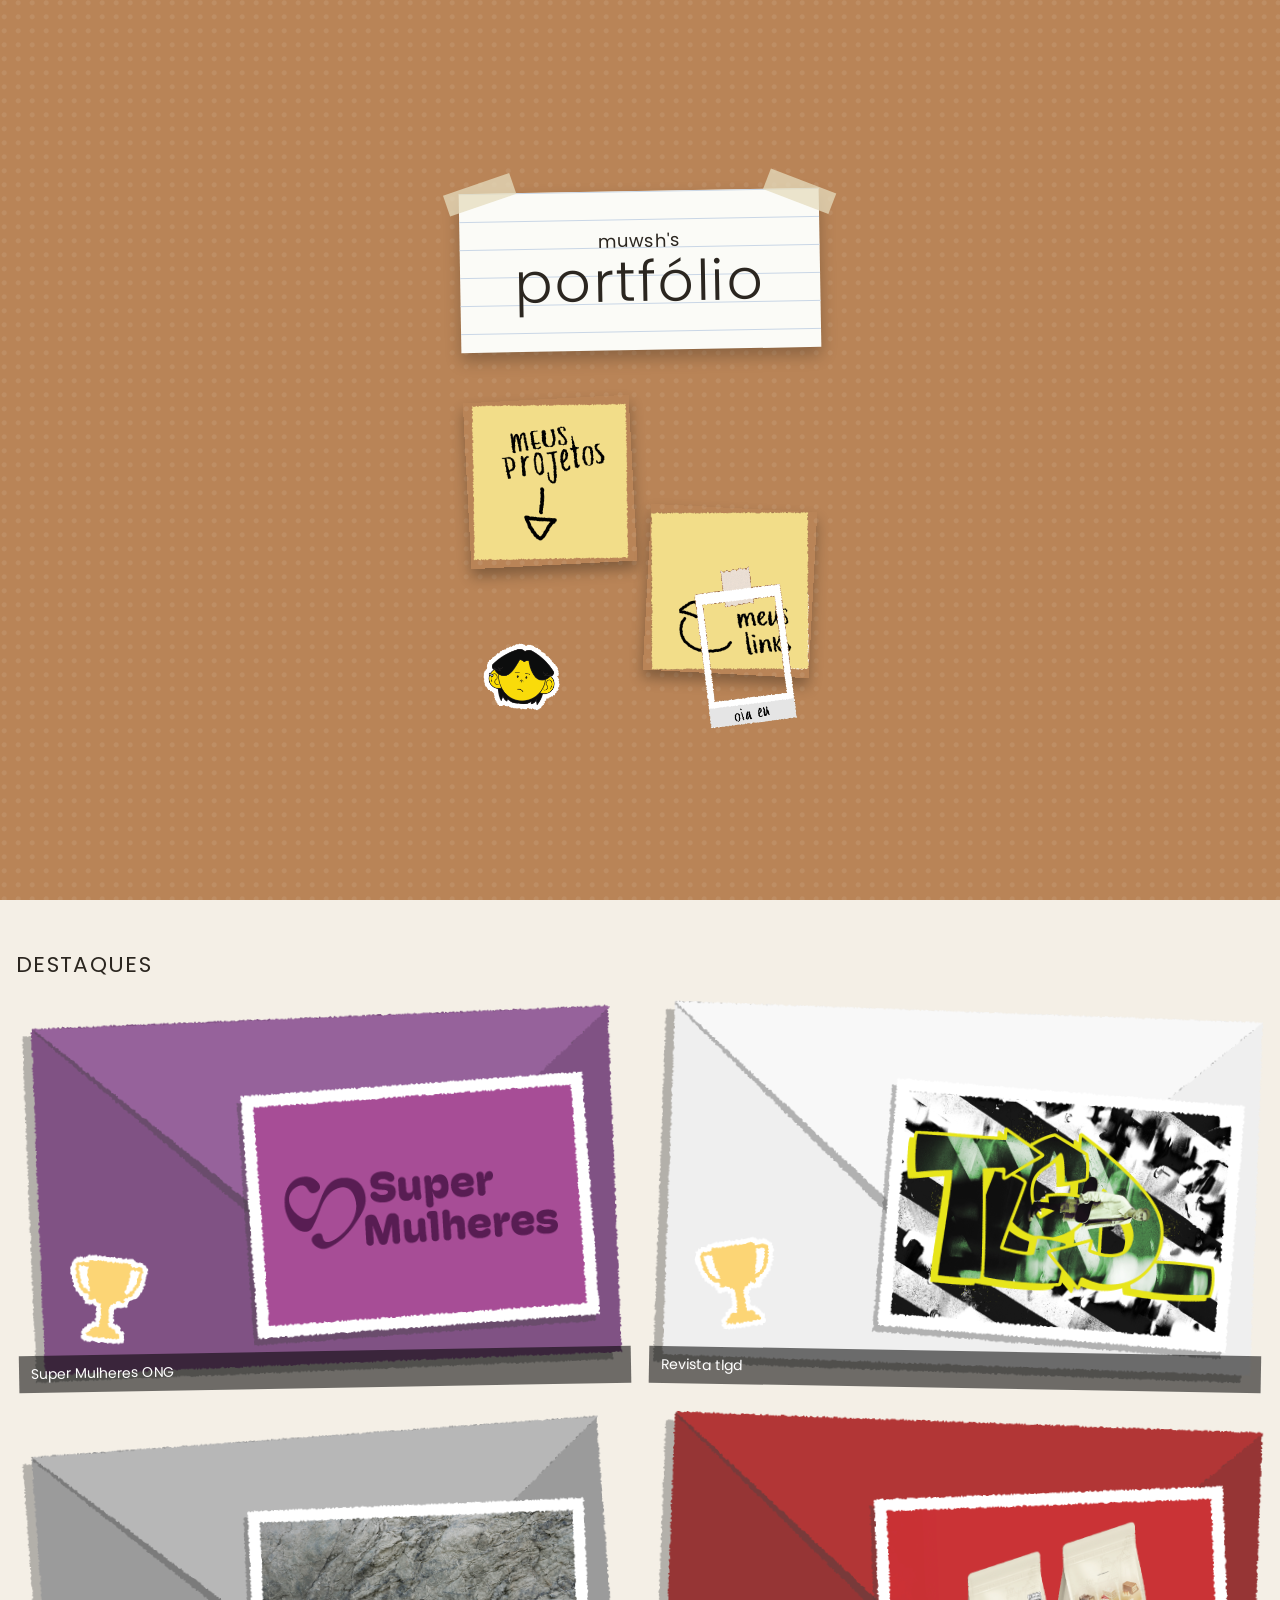
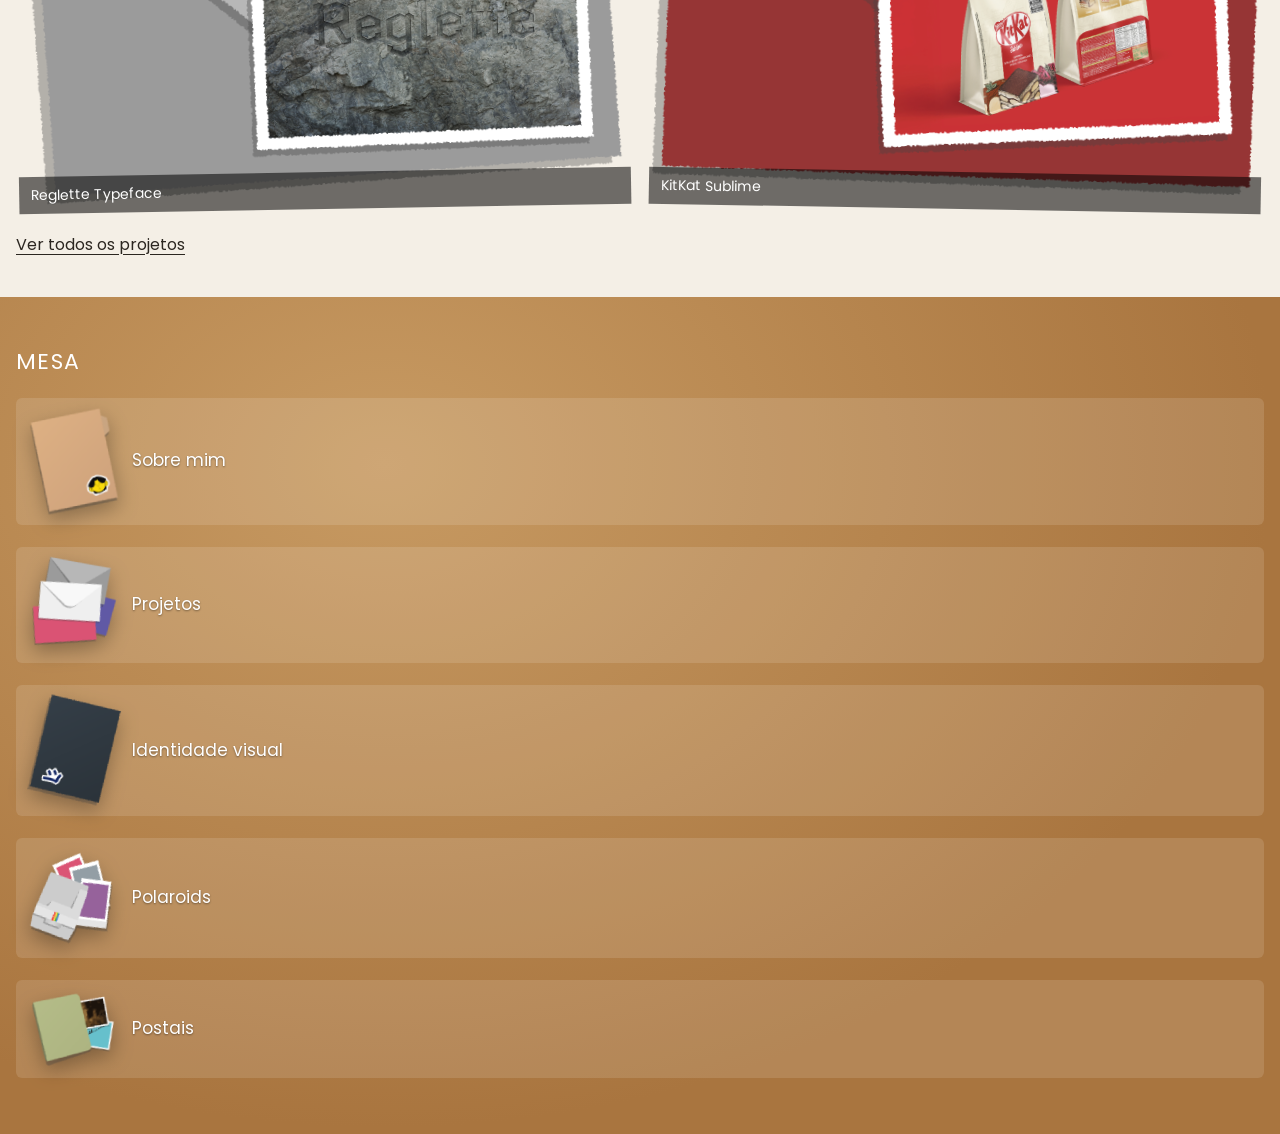
==== mobile/index.html @ fede19aa "Adiciona versão mobile do site em mobile/ Layout em coluna para celular, com toque no lugar de arras" ====
<!doctype html>
<html lang="pt-BR">
<head>
  <meta charset="utf-8">
  <meta name="viewport" content="width=device-width, initial-scale=1, viewport-fit=cover">
  <meta name="theme-color" content="#2b2620">
  <title>Tomás — Portfólio</title>
  <link rel="stylesheet" href="css/style.css">
</head>
<body>

  <!-- INÍCIO: lousa, destaques e mesa, em coluna -->
  <main id="inicio" class="tela ativa" data-tela>

    <section id="lousa" class="secao-lousa" aria-label="Lousa de cortiça">
      <div class="papel">
        <span class="fita fita-1" aria-hidden="true"></span>
        <span class="fita fita-2" aria-hidden="true"></span>
        <p class="assinatura">muwsh's</p>
        <h1 class="titulo">portfólio</h1>
      </div>

      <div class="lousa-pecas">
        <a class="post-it" href="#destaques" aria-label="Meus projetos (ir aos destaques)">
          <img src="../img/telas/elementos/lousa/postit_meusprojetos.webp" alt="">
        </a>
        <a class="post-it" href="https://linktr.ee/tk.takabayashi" target="_blank" rel="noopener" aria-label="Meus links (abre em nova aba)">
          <img src="../img/telas/elementos/lousa/postit_meuslinks.webp" alt="">
        </a>
        <img class="adesivo" src="../img/telas/elementos/lousa/adesivo_hops.webp" alt="" aria-hidden="true">
        <img class="polaroid-lousa" src="../img/telas/elementos/lousa/polaroid_oiaeu.webp" alt="" aria-hidden="true">
      </div>
    </section>

    <section id="destaques" class="secao-destaques" aria-labelledby="titulo-destaques">
      <h2 id="titulo-destaques" class="titulo-secao">Destaques</h2>
      <div class="lista-destaques">
        <a class="carta-destaque" href="#projeto/super-mulheres-ong"><img src="../img/telas/elementos/destaques/carta_sm_destaques.webp" alt=""><span class="nome">Super Mulheres ONG</span></a>
        <a class="carta-destaque" href="#projeto/revista-tlgd"><img src="../img/telas/elementos/destaques/carta_tlgd_destaques.webp" alt=""><span class="nome">Revista tlgd</span></a>
        <a class="carta-destaque" href="#projeto/reglette-typeface"><img src="../img/telas/elementos/destaques/carta_reglette_destaques.webp" alt=""><span class="nome">Reglette Typeface</span></a>
        <a class="carta-destaque" href="#projeto/kitkat-sublime"><img src="../img/telas/elementos/destaques/carta_kitkat_destaques.webp" alt=""><span class="nome">KitKat Sublime</span></a>
      </div>
      <a class="ver-todos" href="#projetos">Ver todos os projetos</a>
    </section>

    <section id="mesa" class="secao-mesa" aria-labelledby="titulo-mesa">
      <h2 id="titulo-mesa" class="titulo-secao claro">Mesa</h2>
      <ul class="objetos">
        <li><a class="objeto objeto-sobre" href="#sobre"><img src="../img/telas/elementos/mesa/sobremim_mesa.webp" alt=""><span>Sobre mim</span></a></li>
        <li><a class="objeto objeto-projetos" href="#projetos"><img src="../img/telas/elementos/mesa/projetos_mesa.webp" alt=""><span>Projetos</span></a></li>
        <li><a class="objeto objeto-carimbo" href="#identidade"><img src="../img/telas/elementos/mesa/identidade_mesa.webp" alt=""><span>Identidade visual</span></a></li>
        <li><a class="objeto objeto-polaroids" href="#polaroids"><img src="../img/telas/elementos/mesa/polaroids_mesa.webp" alt=""><span>Polaroids</span></a></li>
        <li><a class="objeto objeto-postais" href="#postais"><img src="../img/telas/elementos/mesa/postais_mesa.webp" alt=""><span>Postais</span></a></li>
      </ul>
    </section>
  </main>

  <!-- SOBRE MIM -->
  <main id="sobre" class="tela tela-cheia" data-tela aria-label="Sobre mim">
    <header class="barra-tela">
      <button type="button" class="voltar" data-voltar aria-label="Voltar">✕</button>
      <h2>Sobre mim</h2>
    </header>
    <div class="conteudo">
      <article class="bloco">
        <p>Olá, sou o Tomás, estudante de Design na ESPM, no 6º semestre. Gosto de trabalhar com fotografia, direção de arte, UX/UI e design gráfico. Também tenho interesse por modelagem 3D, cinema, motion e design de produtos e embalagens.</p>
      </article>

      <section class="bloco">
        <h3>Ferramentas</h3>
        <ul class="apps" aria-label="Aplicativos que sei usar">
          <li>Illustrator</li><li>InDesign</li><li>Photoshop</li><li>After Effects</li><li>Figma</li><li>Blender</li>
        </ul>
      </section>

      <section class="bloco">
        <h3>Informações</h3>
        <dl class="lista-info">
          <div><dt>Nome</dt><dd>Tomás K. Takabayashi</dd></div>
          <div><dt>Nacionalidade</dt><dd>Brasileiro</dd></div>
          <div><dt>Áreas</dt><dd>Design e Fotografia</dd></div>
          <div><dt>Contato</dt><dd><a href="mailto:contato.tktaka@gmail.com">contato.tktaka@gmail.com</a></dd></div>
        </dl>
        <a class="botao-link" href="https://linktr.ee/tk.takabayashi" target="_blank" rel="noopener">Minhas redes sociais</a>
      </section>

      <form class="bloco formulario" id="formulario-contato">
        <h3>Entre em contato</h3>
        <label>Nome <input type="text" name="nome" required autocomplete="name"></label>
        <label>Assunto <input type="text" name="assunto" required></label>
        <label>Mensagem <textarea name="mensagem" rows="4" required></textarea></label>
        <button type="submit" class="botao">Enviar</button>
      </form>
    </div>
  </main>

  <!-- PROJETOS: lista de cartas -->
  <main id="projetos" class="tela tela-cheia" data-tela aria-label="Projetos">
    <header class="barra-tela">
      <button type="button" class="voltar" data-voltar aria-label="Voltar">✕</button>
      <h2>Projetos</h2>
    </header>
    <div class="conteudo" data-lista-projetos></div>
  </main>

  <!-- PROJETO: uma carta aberta -->
  <main id="projeto" class="tela tela-cheia" data-tela aria-label="Projeto">
    <header class="barra-tela">
      <button type="button" class="voltar" data-voltar aria-label="Voltar">✕</button>
    </header>
    <div class="conteudo">
      <article class="folha-projeto">
        <h1 data-projeto-titulo></h1>
        <p class="ficha" data-projeto-cliente></p>
        <p class="ficha" data-projeto-integrantes></p>
        <time class="ficha" data-projeto-ano></time>
        <div class="capa-projeto" data-projeto-capa aria-hidden="true"></div>
        <h2>Resultados e variações</h2>
        <p>[Resultados e variações: placeholder]</p>
        <h2>Mockups e aplicações</h2>
        <p>[Mockups: placeholder]</p>
        <h2>Parte técnica</h2>
        <p>[Fonte e cores: placeholder]</p>
        <h2>Sobre o projeto</h2>
        <div data-projeto-texto></div>
      </article>
    </div>
  </main>

  <!-- IDENTIDADE VISUAL (ainda não feita) -->
  <main id="identidade" class="tela tela-cheia" data-tela aria-label="Identidade visual">
    <header class="barra-tela">
      <button type="button" class="voltar" data-voltar aria-label="Voltar">✕</button>
      <h2>Identidade visual</h2>
    </header>
    <div class="conteudo">
      <p class="vazio">[Identidade visual: em construção]</p>
    </div>
  </main>

  <!-- POLAROIDS: grade de fotos -->
  <main id="polaroids" class="tela tela-cheia" data-tela aria-label="Polaroids">
    <header class="barra-tela">
      <button type="button" class="voltar" data-voltar aria-label="Voltar">✕</button>
      <h2>Polaroids</h2>
    </header>
    <div class="conteudo">
      <div class="grade-polaroids" data-grade-polaroids></div>
    </div>
  </main>

  <!-- POSTAIS: cartões na vertical -->
  <main id="postais" class="tela tela-cheia" data-tela aria-label="Postais">
    <header class="barra-tela">
      <button type="button" class="voltar" data-voltar aria-label="Voltar">✕</button>
      <h2>Postais</h2>
    </header>
    <div class="conteudo">
      <div class="coluna-postais" data-coluna-postais></div>
    </div>
  </main>

  <!-- Foto ampliada (polaroids e postais) -->
  <div class="ampliada" data-ampliada hidden>
    <button type="button" class="fechar" data-fechar aria-label="Fechar">×</button>
    <img alt="" data-ampliada-img>
  </div>

  <script src="js/main.js"></script>
</body>
</html>
---- mobile/css/style.css ----
/* Versão mobile: layout em coluna, toque no lugar de arrastar.
   Cores e tamanhos em um lugar só (tokens). Imagens e fontes vêm da pasta compartilhada ../img e ../fonts. */
:root {
  --papel: #f4efe6;
  --tinta: #2b2620;
  --cortica: #b98457;
  --madeira: #c79a62;
  --fundo-mesa: #a9753f;
  --sombra: 0 6px 14px rgba(0, 0, 0, 0.25);
  --gutter: 16px;
  --transicao: 300ms cubic-bezier(0.2, 0.7, 0.2, 1);
}

@font-face { font-family: "Poppins"; font-weight: 300; font-style: normal; font-display: swap; src: url(../../fonts/Poppins-Light.woff2) format("woff2"); }
@font-face { font-family: "Poppins"; font-weight: 400; font-style: normal; font-display: swap; src: url(../../fonts/Poppins-Regular.woff2) format("woff2"); }

* { box-sizing: border-box; }
html, body { margin: 0; }
body {
  background: var(--papel);
  color: var(--tinta);
  font-family: "Poppins", system-ui, sans-serif;
  font-size: 16px;
  line-height: 1.5;
  overflow-x: hidden;
  -webkit-text-size-adjust: 100%;
}
img { display: block; max-width: 100%; }
a { color: inherit; }
button, input, textarea { font: inherit; color: inherit; }

/* Telas: a inicial rola em coluna; as demais cobrem a tela */
.tela { display: none; }
.tela.ativa { display: block; }
.tela-cheia {
  position: fixed; inset: 0;
  overflow-y: auto;
  -webkit-overflow-scrolling: touch;
  background: var(--papel);
  z-index: 10;
  animation: entrar 320ms ease both;
}
@keyframes entrar { from { opacity: 0; transform: translateX(24px); } to { opacity: 1; transform: none; } }
#inicio { display: block; }

/* Barra superior das telas */
.barra-tela {
  position: sticky; top: 0; z-index: 2;
  display: flex; align-items: center; gap: 12px;
  padding: 12px var(--gutter);
  background: inherit;
}
.barra-tela h2 { margin: 0; font-size: 20px; font-weight: 400; text-transform: uppercase; letter-spacing: 0.04em; }
.voltar {
  width: 44px; height: 44px; flex: none;
  border: 1px solid var(--tinta); border-radius: 50%;
  background: #fff; font-size: 20px; line-height: 1; cursor: pointer;
}
.conteudo { padding: 0 var(--gutter) 40px; }

/* ===== Lousa ===== */
.secao-lousa {
  min-height: 100vh; min-height: 100svh;
  padding: 56px var(--gutter) 40px;
  display: flex; flex-direction: column; align-items: center; justify-content: center; gap: 36px;
  background-color: var(--cortica);
  background-image: radial-gradient(circle at 30% 20%, rgba(255,255,255,0.08) 0 2px, transparent 3px);
  background-size: 14px 14px;
  position: relative;
  overflow: hidden;
}
.papel {
  position: relative;
  width: min(100%, 360px);
  padding: 36px 24px 40px;
  background: #fbfbf7 linear-gradient(#c9d6e6 1px, transparent 1px) 0 28px / 100% 28px;
  transform: rotate(-1deg);
  box-shadow: 0 8px 16px rgba(0,0,0,0.25);
  text-align: center;
}
.fita { position: absolute; width: 70px; height: 22px; background: rgba(230, 220, 190, 0.75); }
.fita-1 { top: -10px; left: -14px; transform: rotate(-18deg); }
.fita-2 { top: -8px; right: -16px; transform: rotate(22deg); }
.assinatura { margin: 0; font-size: 18px; letter-spacing: 0.04em; }
.titulo { margin: 0; font-size: 56px; font-weight: 300; line-height: 1; letter-spacing: 2px; }

.lousa-pecas { position: relative; width: min(100%, 360px); height: 300px; }
.post-it { position: absolute; display: block; width: 46%; aspect-ratio: 1; box-shadow: 0 8px 14px rgba(0,0,0,0.3); }
.post-it img { width: 100%; height: 100%; }
.post-it:first-child { left: 2%; top: 4%; transform: rotate(-3deg); }
.post-it:nth-child(2) { right: 2%; top: 36%; transform: rotate(3deg); }
.post-it:active { transform: translateY(2px) rotate(0deg); }
.adesivo { position: absolute; left: 6%; bottom: 4%; width: 22%; height: auto; }
.polaroid-lousa { position: absolute; right: 8%; bottom: 0; width: 26%; height: auto; transform: rotate(-4deg); }

/* ===== Destaques ===== */
.secao-destaques { padding: 48px var(--gutter) 40px; background: var(--papel); }
.titulo-secao { margin: 0 0 20px; font-size: 22px; font-weight: 400; text-transform: uppercase; letter-spacing: 0.06em; }
.titulo-secao.claro { color: #fff; }
.lista-destaques { display: grid; grid-template-columns: 1fr; gap: 24px; }
.carta-destaque {
  position: relative; display: block; text-decoration: none;
  transition: transform var(--transicao);
}
.carta-destaque img { width: 100%; height: auto; }
.carta-destaque:nth-child(odd) { transform: rotate(-1deg); }
.carta-destaque:nth-child(even) { transform: rotate(1deg); }
.carta-destaque:active { transform: scale(0.98); }
.carta-destaque .nome { position: absolute; left: 0; right: 0; bottom: 0; padding: 8px 12px; background: rgba(0,0,0,0.55); color: #fff; font-size: 14px; font-weight: 400; }
.ver-todos { display: inline-block; margin-top: 24px; font-size: 16px; text-decoration: underline; text-underline-offset: 4px; }

/* ===== Mesa ===== */
.secao-mesa {
  padding: 48px var(--gutter) 56px;
  background-color: var(--fundo-mesa);
  background-image: radial-gradient(ellipse at 30% 20%, var(--madeira), var(--fundo-mesa) 70%);
}
.objetos { list-style: none; margin: 0; padding: 0; display: grid; gap: 22px; }
.objeto {
  display: flex; align-items: center; gap: 16px;
  padding: 12px 16px; background: rgba(255,255,255,0.12);
  border-radius: 6px; color: #fff; text-decoration: none; font-size: 17px;
  text-shadow: 0 1px 2px rgba(0,0,0,0.4);
  transition: transform var(--transicao);
}
.objeto img { width: 84px; height: auto; flex: none; filter: drop-shadow(0 8px 10px rgba(0,0,0,0.3)); }
.objeto:active { transform: scale(0.98); }
.objeto-sobre img { transform: rotate(-6deg); }
.objeto-projetos img { transform: rotate(8deg); }
.objeto-carimbo img { transform: rotate(8deg); }
.objeto-polaroids img { transform: rotate(10deg); }
.objeto-postais img { transform: rotate(-4deg); }

/* ===== Sobre mim ===== */
#sobre .conteudo { display: grid; gap: 20px; }
.bloco { background: #fff; padding: 18px; box-shadow: var(--sombra); transform: rotate(-0.3deg); }
.bloco:nth-child(odd) { transform: rotate(0.3deg); }
.bloco h3 { margin: 0 0 12px; font-size: 14px; font-weight: 400; text-transform: uppercase; letter-spacing: 0.08em; }
.bloco p { margin: 0; font-size: 15px; line-height: 1.6; }
.apps { list-style: none; margin: 0; padding: 0; display: flex; flex-wrap: wrap; gap: 8px; }
.apps li { border: 1px solid var(--tinta); border-radius: 999px; padding: 4px 12px; font-size: 13px; }
.lista-info { margin: 0 0 16px; }
.lista-info > div { display: flex; justify-content: space-between; gap: 12px; padding: 8px 0; border-bottom: 1px solid var(--tinta); font-size: 14px; }
.lista-info dt { color: #6b6257; flex: none; }
.lista-info dd { margin: 0; text-align: right; overflow-wrap: anywhere; }
.botao-link, .botao {
  display: inline-block; padding: 12px 20px; border: 0; border-radius: 4px;
  background: var(--tinta); color: #fff; text-decoration: none; font-size: 15px; cursor: pointer;
}
.formulario { display: grid; gap: 14px; }
.formulario label { display: grid; gap: 6px; font-size: 14px; }
.formulario input, .formulario textarea { width: 100%; padding: 10px 12px; border: 1px solid var(--tinta); background: #f4efe6; font-size: 16px; border-radius: 0; }
.formulario textarea { resize: vertical; }
.formulario .botao { justify-self: end; }

/* ===== Projetos (lista de cartas) ===== */
.lista-cartas { display: grid; gap: 18px; }
.carta-lista {
  display: block; position: relative; text-decoration: none; color: #fff;
}
.carta-lista img { width: 100%; height: auto; }
.carta-lista .nome { position: absolute; left: 10%; bottom: 10%; right: 10%; font-size: 18px; text-shadow: 0 1px 3px rgba(0,0,0,0.5); }
.carta-lista:active { transform: scale(0.98); }

/* ===== Projeto ===== */
#projeto { background: #2d2d2d; }
#projeto .barra-tela { background: #2d2d2d; color: #fff; }
#projeto .voltar { background: transparent; border-color: #fff; color: #fff; }
#projeto .conteudo { color: var(--tinta); }
.folha-projeto { background: #f7f4ec; padding: 24px 20px 40px; box-shadow: var(--sombra); margin-top: 8px; }
.folha-projeto h1 { margin: 0 0 12px; font-size: 30px; font-weight: 400; line-height: 1.2; }
.folha-projeto h2 { margin: 28px 0 10px; font-size: 18px; font-weight: 400; }
.folha-projeto p { margin: 0 0 12px; line-height: 1.6; }
.ficha { margin: 0 0 6px; font-size: 15px; }
.capa-projeto { height: 200px; margin: 18px 0 6px; background: var(--capa, #3142ff); transform: rotate(-1deg); box-shadow: var(--sombra); }

.vazio { color: #fff; padding-top: 24px; }
#identidade { background: #efdfcf; }

/* ===== Polaroids e postais ===== */
.grade-polaroids { display: grid; grid-template-columns: 1fr 1fr; gap: 14px; }
.grade-polaroids button { padding: 0; border: 0; background: none; cursor: zoom-in; transition: transform var(--transicao); }
.grade-polaroids button:nth-child(3n+1) { transform: rotate(-1.5deg); }
.grade-polaroids button:nth-child(3n+2) { transform: rotate(1deg); }
.grade-polaroids button:nth-child(3n) { transform: rotate(-0.5deg); }
.grade-polaroids button:active { transform: scale(0.97); }
.grade-polaroids img { width: 100%; height: auto; box-shadow: var(--sombra); }

#postais { background: #486b4c; }
#postais .barra-tela { background: #486b4c; color: #fff; }
#postais .voltar { background: transparent; border-color: #fff; color: #fff; }
.coluna-postais { display: grid; gap: 24px; justify-items: center; padding-top: 8px; }
.coluna-postais button { padding: 0; border: 0; background: none; width: min(78vw, 320px); cursor: zoom-in; transition: transform var(--transicao); }
.coluna-postais button:active { transform: scale(0.97); }
.coluna-postais img { width: 100%; height: auto; box-shadow: var(--sombra); }

/* ===== Ampliada ===== */
.ampliada {
  position: fixed; inset: 0; z-index: 30;
  background: rgba(0,0,0,0.9);
  display: flex; align-items: center; justify-content: center;
  padding: 16px;
}
.ampliada[hidden] { display: none; }
.ampliada img { max-width: 100%; max-height: 90svh; object-fit: contain; transition: transform 250ms ease; }
.ampliada img.girada { transform: rotate(90deg); max-width: 90svh; max-height: 100%; }
.ampliada .fechar { position: absolute; top: 10px; left: 12px; width: 44px; height: 44px; background: none; border: 0; color: #fff; font-size: 34px; line-height: 1; cursor: pointer; }

/* Movimento reduzido: sem animações de entrada */
@media (prefers-reduced-motion: reduce) {
  *, *::before, *::after { animation: none !important; transition: none !important; }
}

/* Celular em paisagem ou tela larga: a coluna continua, só com mais respiro */
@media (min-width: 600px) {
  .lousa-pecas { height: 340px; }
  .lista-destaques { grid-template-columns: 1fr 1fr; }
  .lista-cartas { grid-template-columns: 1fr 1fr; }
  .grade-polaroids { grid-template-columns: repeat(3, 1fr); }
  .conteudo { max-width: 720px; margin: 0 auto; }
}
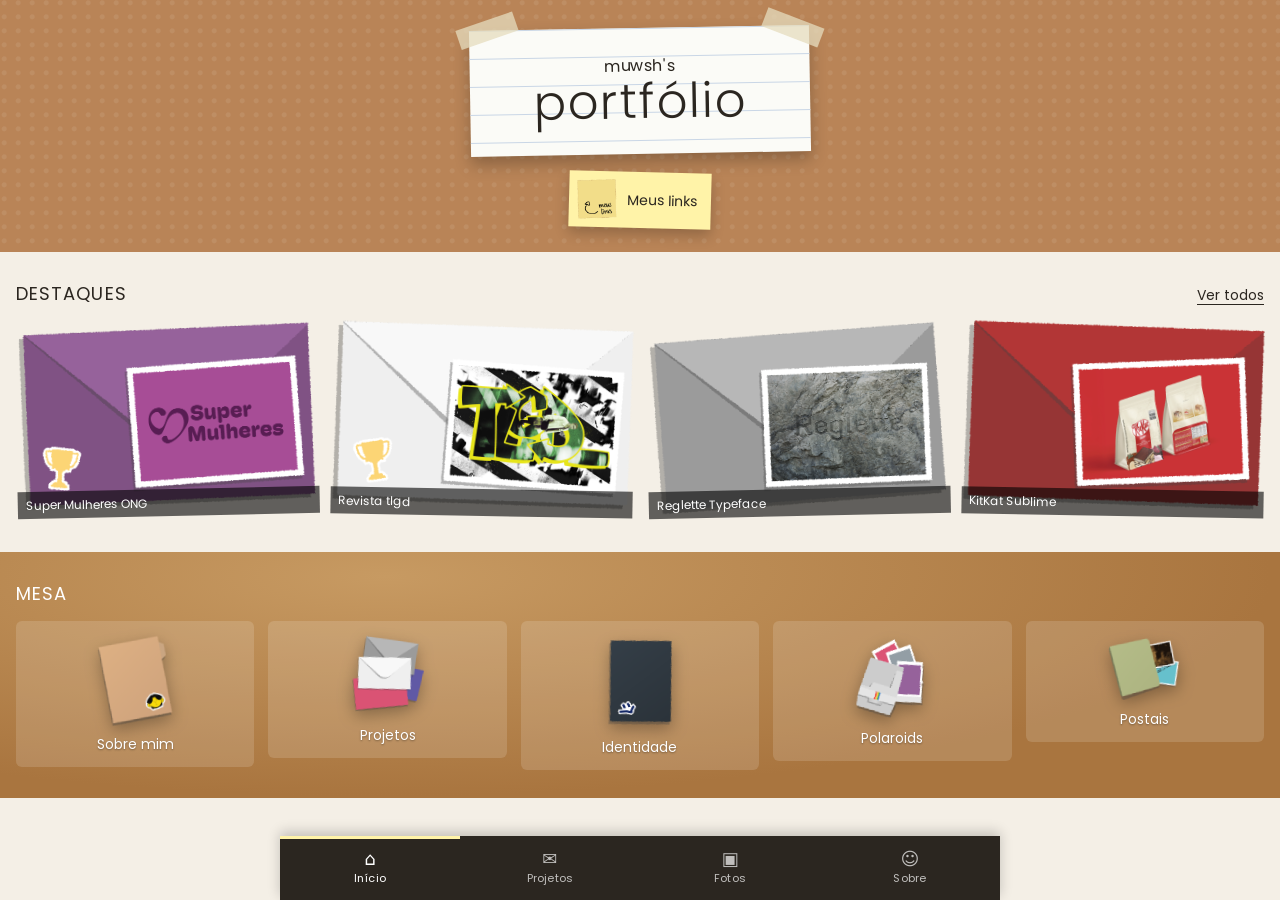
==== commit 318773ef: "Novo layout mobile: cabeçalho compacto, grade de peças e barra inferior - Início: cabeçalho da lousa" ====
--- a/mobile/index.html
+++ b/mobile/index.html
@@ -9,48 +9,44 @@
 </head>
 <body>
 
-  <!-- INÍCIO: lousa, destaques e mesa, em coluna -->
+  <!-- INÍCIO: cabeçalho da lousa, destaques e mesa em grade -->
   <main id="inicio" class="tela ativa" data-tela>
-
-    <section id="lousa" class="secao-lousa" aria-label="Lousa de cortiça">
+    <header class="cabecalho" id="lousa">
       <div class="papel">
         <span class="fita fita-1" aria-hidden="true"></span>
         <span class="fita fita-2" aria-hidden="true"></span>
         <p class="assinatura">muwsh's</p>
         <h1 class="titulo">portfólio</h1>
       </div>
+      <a class="link-redes" href="https://linktr.ee/tk.takabayashi" target="_blank" rel="noopener">
+        <img src="../img/telas/elementos/lousa/postit_meuslinks.webp" alt="">
+        <span>Meus links</span>
+      </a>
+    </header>
 
-      <div class="lousa-pecas">
-        <a class="post-it" href="#destaques" aria-label="Meus projetos (ir aos destaques)">
-          <img src="../img/telas/elementos/lousa/postit_meusprojetos.webp" alt="">
-        </a>
-        <a class="post-it" href="https://linktr.ee/tk.takabayashi" target="_blank" rel="noopener" aria-label="Meus links (abre em nova aba)">
-          <img src="../img/telas/elementos/lousa/postit_meuslinks.webp" alt="">
-        </a>
-        <img class="adesivo" src="../img/telas/elementos/lousa/adesivo_hops.webp" alt="" aria-hidden="true">
-        <img class="polaroid-lousa" src="../img/telas/elementos/lousa/polaroid_oiaeu.webp" alt="" aria-hidden="true">
+    <section id="destaques" class="secao" aria-labelledby="titulo-destaques">
+      <div class="cabecalho-secao">
+        <h2 id="titulo-destaques">Destaques</h2>
+        <a href="#projetos">Ver todos</a>
       </div>
-    </section>
-
-    <section id="destaques" class="secao-destaques" aria-labelledby="titulo-destaques">
-      <h2 id="titulo-destaques" class="titulo-secao">Destaques</h2>
-      <div class="lista-destaques">
+      <div class="grade-destaques">
         <a class="carta-destaque" href="#projeto/super-mulheres-ong"><img src="../img/telas/elementos/destaques/carta_sm_destaques.webp" alt=""><span class="nome">Super Mulheres ONG</span></a>
         <a class="carta-destaque" href="#projeto/revista-tlgd"><img src="../img/telas/elementos/destaques/carta_tlgd_destaques.webp" alt=""><span class="nome">Revista tlgd</span></a>
         <a class="carta-destaque" href="#projeto/reglette-typeface"><img src="../img/telas/elementos/destaques/carta_reglette_destaques.webp" alt=""><span class="nome">Reglette Typeface</span></a>
         <a class="carta-destaque" href="#projeto/kitkat-sublime"><img src="../img/telas/elementos/destaques/carta_kitkat_destaques.webp" alt=""><span class="nome">KitKat Sublime</span></a>
       </div>
-      <a class="ver-todos" href="#projetos">Ver todos os projetos</a>
     </section>
 
-    <section id="mesa" class="secao-mesa" aria-labelledby="titulo-mesa">
-      <h2 id="titulo-mesa" class="titulo-secao claro">Mesa</h2>
-      <ul class="objetos">
-        <li><a class="objeto objeto-sobre" href="#sobre"><img src="../img/telas/elementos/mesa/sobremim_mesa.webp" alt=""><span>Sobre mim</span></a></li>
-        <li><a class="objeto objeto-projetos" href="#projetos"><img src="../img/telas/elementos/mesa/projetos_mesa.webp" alt=""><span>Projetos</span></a></li>
-        <li><a class="objeto objeto-carimbo" href="#identidade"><img src="../img/telas/elementos/mesa/identidade_mesa.webp" alt=""><span>Identidade visual</span></a></li>
-        <li><a class="objeto objeto-polaroids" href="#polaroids"><img src="../img/telas/elementos/mesa/polaroids_mesa.webp" alt=""><span>Polaroids</span></a></li>
-        <li><a class="objeto objeto-postais" href="#postais"><img src="../img/telas/elementos/mesa/postais_mesa.webp" alt=""><span>Postais</span></a></li>
+    <section id="mesa" class="secao" aria-labelledby="titulo-mesa">
+      <div class="cabecalho-secao">
+        <h2 id="titulo-mesa">Mesa</h2>
+      </div>
+      <ul class="mesa-grade">
+        <li><a class="peca" href="#sobre"><img src="../img/telas/elementos/mesa/sobremim_mesa.webp" alt=""><span>Sobre mim</span></a></li>
+        <li><a class="peca" href="#projetos"><img src="../img/telas/elementos/mesa/projetos_mesa.webp" alt=""><span>Projetos</span></a></li>
+        <li><a class="peca" href="#identidade"><img src="../img/telas/elementos/mesa/identidade_mesa.webp" alt=""><span>Identidade</span></a></li>
+        <li><a class="peca" href="#polaroids"><img src="../img/telas/elementos/mesa/polaroids_mesa.webp" alt=""><span>Polaroids</span></a></li>
+        <li><a class="peca" href="#postais"><img src="../img/telas/elementos/mesa/postais_mesa.webp" alt=""><span>Postais</span></a></li>
       </ul>
     </section>
   </main>
@@ -58,7 +54,7 @@
   <!-- SOBRE MIM -->
   <main id="sobre" class="tela tela-cheia" data-tela aria-label="Sobre mim">
     <header class="barra-tela">
-      <button type="button" class="voltar" data-voltar aria-label="Voltar">✕</button>
+      <button type="button" class="voltar" data-voltar aria-label="Voltar ao início">✕</button>
       <h2>Sobre mim</h2>
     </header>
     <div class="conteudo">
@@ -97,7 +93,7 @@
   <!-- PROJETOS: lista de cartas -->
   <main id="projetos" class="tela tela-cheia" data-tela aria-label="Projetos">
     <header class="barra-tela">
-      <button type="button" class="voltar" data-voltar aria-label="Voltar">✕</button>
+      <button type="button" class="voltar" data-voltar aria-label="Voltar ao início">✕</button>
       <h2>Projetos</h2>
     </header>
     <div class="conteudo" data-lista-projetos></div>
@@ -106,7 +102,7 @@
   <!-- PROJETO: uma carta aberta -->
   <main id="projeto" class="tela tela-cheia" data-tela aria-label="Projeto">
     <header class="barra-tela">
-      <button type="button" class="voltar" data-voltar aria-label="Voltar">✕</button>
+      <button type="button" class="voltar" data-voltar aria-label="Voltar à lista de projetos">✕</button>
     </header>
     <div class="conteudo">
       <article class="folha-projeto">
@@ -130,7 +126,7 @@
   <!-- IDENTIDADE VISUAL (ainda não feita) -->
   <main id="identidade" class="tela tela-cheia" data-tela aria-label="Identidade visual">
     <header class="barra-tela">
-      <button type="button" class="voltar" data-voltar aria-label="Voltar">✕</button>
+      <button type="button" class="voltar" data-voltar aria-label="Voltar ao início">✕</button>
       <h2>Identidade visual</h2>
     </header>
     <div class="conteudo">
@@ -141,7 +137,7 @@
   <!-- POLAROIDS: grade de fotos -->
   <main id="polaroids" class="tela tela-cheia" data-tela aria-label="Polaroids">
     <header class="barra-tela">
-      <button type="button" class="voltar" data-voltar aria-label="Voltar">✕</button>
+      <button type="button" class="voltar" data-voltar aria-label="Voltar ao início">✕</button>
       <h2>Polaroids</h2>
     </header>
     <div class="conteudo">
@@ -152,7 +148,7 @@
   <!-- POSTAIS: cartões na vertical -->
   <main id="postais" class="tela tela-cheia" data-tela aria-label="Postais">
     <header class="barra-tela">
-      <button type="button" class="voltar" data-voltar aria-label="Voltar">✕</button>
+      <button type="button" class="voltar" data-voltar aria-label="Voltar ao início">✕</button>
       <h2>Postais</h2>
     </header>
     <div class="conteudo">
@@ -166,6 +162,14 @@
     <img alt="" data-ampliada-img>
   </div>
 
+  <!-- Navegação fixa na parte de baixo, presente em todas as telas -->
+  <nav class="barra-inferior" aria-label="Navegação principal">
+    <a href="#inicio" data-nav="inicio"><span class="icone">⌂</span><span>Início</span></a>
+    <a href="#projetos" data-nav="projetos"><span class="icone">✉</span><span>Projetos</span></a>
+    <a href="#polaroids" data-nav="polaroids"><span class="icone">▣</span><span>Fotos</span></a>
+    <a href="#sobre" data-nav="sobre"><span class="icone">☺</span><span>Sobre</span></a>
+  </nav>
+
   <script src="js/main.js"></script>
 </body>
 </html>
--- a/mobile/css/style.css
+++ b/mobile/css/style.css
@@ -1,14 +1,15 @@
-/* Versão mobile: layout em coluna, toque no lugar de arrastar.
-   Cores e tamanhos em um lugar só (tokens). Imagens e fontes vêm da pasta compartilhada ../img e ../fonts. */
+/* Versão mobile, layout 2: cabeçalho da lousa, grade de peças e navegação fixa embaixo.
+   Imagens e fontes vêm da pasta compartilhada ../img e ../fonts. */
 :root {
   --papel: #f4efe6;
   --tinta: #2b2620;
   --cortica: #b98457;
   --madeira: #c79a62;
   --fundo-mesa: #a9753f;
-  --sombra: 0 6px 14px rgba(0, 0, 0, 0.25);
+  --sombra: 0 6px 14px rgba(0, 0, 0, 0.22);
   --gutter: 16px;
-  --transicao: 300ms cubic-bezier(0.2, 0.7, 0.2, 1);
+  --barra: 64px;
+  --transicao: 250ms cubic-bezier(0.2, 0.7, 0.2, 1);
 }
 
 @font-face { font-family: "Poppins"; font-weight: 300; font-style: normal; font-display: swap; src: url(../../fonts/Poppins-Light.woff2) format("woff2"); }
@@ -24,24 +25,26 @@
   line-height: 1.5;
   overflow-x: hidden;
   -webkit-text-size-adjust: 100%;
+  padding-bottom: calc(var(--barra) + env(safe-area-inset-bottom));
 }
 img { display: block; max-width: 100%; }
 a { color: inherit; }
 button, input, textarea { font: inherit; color: inherit; }
 
-/* Telas: a inicial rola em coluna; as demais cobrem a tela */
+/* Telas: o início fica visível; as demais cobrem a tela */
 .tela { display: none; }
 .tela.ativa { display: block; }
+#inicio { display: block; }
 .tela-cheia {
   position: fixed; inset: 0;
   overflow-y: auto;
   -webkit-overflow-scrolling: touch;
   background: var(--papel);
   z-index: 10;
-  animation: entrar 320ms ease both;
-}
-@keyframes entrar { from { opacity: 0; transform: translateX(24px); } to { opacity: 1; transform: none; } }
-#inicio { display: block; }
+  padding-bottom: calc(var(--barra) + 16px + env(safe-area-inset-bottom));
+  animation: entrar 260ms ease both;
+}
+@keyframes entrar { from { opacity: 0; } to { opacity: 1; } }
 
 /* Barra superior das telas */
 .barra-tela {
@@ -50,92 +53,85 @@
   padding: 12px var(--gutter);
   background: inherit;
 }
-.barra-tela h2 { margin: 0; font-size: 20px; font-weight: 400; text-transform: uppercase; letter-spacing: 0.04em; }
+.barra-tela h2 { margin: 0; font-size: 18px; font-weight: 400; text-transform: uppercase; letter-spacing: 0.06em; }
 .voltar {
   width: 44px; height: 44px; flex: none;
   border: 1px solid var(--tinta); border-radius: 50%;
-  background: #fff; font-size: 20px; line-height: 1; cursor: pointer;
-}
-.conteudo { padding: 0 var(--gutter) 40px; }
-
-/* ===== Lousa ===== */
-.secao-lousa {
-  min-height: 100vh; min-height: 100svh;
-  padding: 56px var(--gutter) 40px;
-  display: flex; flex-direction: column; align-items: center; justify-content: center; gap: 36px;
+  background: #fff; font-size: 18px; line-height: 1; cursor: pointer;
+}
+.conteudo { padding: 0 var(--gutter) 24px; }
+
+/* ===== Cabeçalho (lousa compacta) ===== */
+.cabecalho {
+  padding: 28px var(--gutter) 24px;
   background-color: var(--cortica);
   background-image: radial-gradient(circle at 30% 20%, rgba(255,255,255,0.08) 0 2px, transparent 3px);
   background-size: 14px 14px;
-  position: relative;
-  overflow: hidden;
+  display: flex; flex-direction: column; align-items: center; gap: 18px;
 }
 .papel {
   position: relative;
-  width: min(100%, 360px);
-  padding: 36px 24px 40px;
+  width: min(100%, 340px);
+  padding: 26px 20px 28px;
   background: #fbfbf7 linear-gradient(#c9d6e6 1px, transparent 1px) 0 28px / 100% 28px;
   transform: rotate(-1deg);
   box-shadow: 0 8px 16px rgba(0,0,0,0.25);
   text-align: center;
 }
-.fita { position: absolute; width: 70px; height: 22px; background: rgba(230, 220, 190, 0.75); }
-.fita-1 { top: -10px; left: -14px; transform: rotate(-18deg); }
-.fita-2 { top: -8px; right: -16px; transform: rotate(22deg); }
-.assinatura { margin: 0; font-size: 18px; letter-spacing: 0.04em; }
-.titulo { margin: 0; font-size: 56px; font-weight: 300; line-height: 1; letter-spacing: 2px; }
-
-.lousa-pecas { position: relative; width: min(100%, 360px); height: 300px; }
-.post-it { position: absolute; display: block; width: 46%; aspect-ratio: 1; box-shadow: 0 8px 14px rgba(0,0,0,0.3); }
-.post-it img { width: 100%; height: 100%; }
-.post-it:first-child { left: 2%; top: 4%; transform: rotate(-3deg); }
-.post-it:nth-child(2) { right: 2%; top: 36%; transform: rotate(3deg); }
-.post-it:active { transform: translateY(2px) rotate(0deg); }
-.adesivo { position: absolute; left: 6%; bottom: 4%; width: 22%; height: auto; }
-.polaroid-lousa { position: absolute; right: 8%; bottom: 0; width: 26%; height: auto; transform: rotate(-4deg); }
-
-/* ===== Destaques ===== */
-.secao-destaques { padding: 48px var(--gutter) 40px; background: var(--papel); }
-.titulo-secao { margin: 0 0 20px; font-size: 22px; font-weight: 400; text-transform: uppercase; letter-spacing: 0.06em; }
-.titulo-secao.claro { color: #fff; }
-.lista-destaques { display: grid; grid-template-columns: 1fr; gap: 24px; }
-.carta-destaque {
-  position: relative; display: block; text-decoration: none;
+.fita { position: absolute; width: 60px; height: 20px; background: rgba(230, 220, 190, 0.75); }
+.fita-1 { top: -10px; left: -12px; transform: rotate(-18deg); }
+.fita-2 { top: -8px; right: -14px; transform: rotate(22deg); }
+.assinatura { margin: 0; font-size: 16px; letter-spacing: 0.04em; }
+.titulo { margin: 0; font-size: 48px; font-weight: 300; line-height: 1; letter-spacing: 2px; }
+.link-redes {
+  display: inline-flex; align-items: center; gap: 10px;
+  padding: 8px 14px 8px 8px; background: #fff3a8; color: var(--tinta);
+  text-decoration: none; font-size: 14px; box-shadow: var(--sombra);
+  transform: rotate(1.5deg);
+}
+.link-redes img { width: 40px; height: 40px; }
+
+/* ===== Seções ===== */
+.secao { padding: 28px var(--gutter) 8px; }
+.cabecalho-secao { display: flex; align-items: baseline; justify-content: space-between; margin-bottom: 14px; }
+.cabecalho-secao h2 { margin: 0; font-size: 18px; font-weight: 400; text-transform: uppercase; letter-spacing: 0.06em; }
+.cabecalho-secao a { font-size: 14px; text-decoration: underline; text-underline-offset: 4px; }
+
+/* ===== Destaques: grade 2x2 de cartas ===== */
+.grade-destaques { display: grid; grid-template-columns: 1fr 1fr; gap: 14px; }
+.carta-destaque { position: relative; display: block; text-decoration: none; transition: transform var(--transicao); }
+.carta-destaque img { width: 100%; height: auto; }
+.carta-destaque:nth-child(odd) { transform: rotate(-1.2deg); }
+.carta-destaque:nth-child(even) { transform: rotate(1deg); }
+.carta-destaque:active { transform: scale(0.97); }
+.carta-destaque .nome {
+  position: absolute; left: 0; right: 0; bottom: 0;
+  padding: 6px 8px; background: rgba(0,0,0,0.6); color: #fff;
+  font-size: 12px; line-height: 1.25;
+}
+
+/* ===== Mesa: grade de peças ===== */
+#mesa { background: var(--fundo-mesa); margin-top: 28px; padding-bottom: 28px;
+  background-image: radial-gradient(ellipse at 30% 10%, var(--madeira), var(--fundo-mesa) 70%); }
+#mesa .cabecalho-secao h2 { color: #fff; }
+.mesa-grade { list-style: none; margin: 0; padding: 0; display: grid; grid-template-columns: 1fr 1fr; gap: 14px; }
+.mesa-grade li:last-child:nth-child(odd) { grid-column: 1 / -1; }
+.peca {
+  display: flex; flex-direction: column; align-items: center; gap: 8px;
+  padding: 16px 10px 12px; background: rgba(255,255,255,0.14);
+  border-radius: 6px; color: #fff; text-decoration: none; font-size: 14px;
+  text-shadow: 0 1px 2px rgba(0,0,0,0.35);
   transition: transform var(--transicao);
 }
-.carta-destaque img { width: 100%; height: auto; }
-.carta-destaque:nth-child(odd) { transform: rotate(-1deg); }
-.carta-destaque:nth-child(even) { transform: rotate(1deg); }
-.carta-destaque:active { transform: scale(0.98); }
-.carta-destaque .nome { position: absolute; left: 0; right: 0; bottom: 0; padding: 8px 12px; background: rgba(0,0,0,0.55); color: #fff; font-size: 14px; font-weight: 400; }
-.ver-todos { display: inline-block; margin-top: 24px; font-size: 16px; text-decoration: underline; text-underline-offset: 4px; }
-
-/* ===== Mesa ===== */
-.secao-mesa {
-  padding: 48px var(--gutter) 56px;
-  background-color: var(--fundo-mesa);
-  background-image: radial-gradient(ellipse at 30% 20%, var(--madeira), var(--fundo-mesa) 70%);
-}
-.objetos { list-style: none; margin: 0; padding: 0; display: grid; gap: 22px; }
-.objeto {
-  display: flex; align-items: center; gap: 16px;
-  padding: 12px 16px; background: rgba(255,255,255,0.12);
-  border-radius: 6px; color: #fff; text-decoration: none; font-size: 17px;
-  text-shadow: 0 1px 2px rgba(0,0,0,0.4);
-  transition: transform var(--transicao);
-}
-.objeto img { width: 84px; height: auto; flex: none; filter: drop-shadow(0 8px 10px rgba(0,0,0,0.3)); }
-.objeto:active { transform: scale(0.98); }
-.objeto-sobre img { transform: rotate(-6deg); }
-.objeto-projetos img { transform: rotate(8deg); }
-.objeto-carimbo img { transform: rotate(8deg); }
-.objeto-polaroids img { transform: rotate(10deg); }
-.objeto-postais img { transform: rotate(-4deg); }
+.peca img { width: 72px; height: auto; filter: drop-shadow(0 6px 8px rgba(0,0,0,0.3)); }
+.peca:active { transform: scale(0.97); }
+.mesa-grade li:nth-child(odd) .peca img { transform: rotate(-5deg); }
+.mesa-grade li:nth-child(even) .peca img { transform: rotate(6deg); }
 
 /* ===== Sobre mim ===== */
-#sobre .conteudo { display: grid; gap: 20px; }
-.bloco { background: #fff; padding: 18px; box-shadow: var(--sombra); transform: rotate(-0.3deg); }
-.bloco:nth-child(odd) { transform: rotate(0.3deg); }
-.bloco h3 { margin: 0 0 12px; font-size: 14px; font-weight: 400; text-transform: uppercase; letter-spacing: 0.08em; }
+#sobre .conteudo { display: grid; gap: 18px; padding-top: 4px; }
+.bloco { background: #fff; padding: 18px; box-shadow: var(--sombra); }
+.bloco h3 { margin: 0 0 12px; font-size: 13px; font-weight: 400; text-transform: uppercase; letter-spacing: 0.08em; }
 .bloco p { margin: 0; font-size: 15px; line-height: 1.6; }
 .apps { list-style: none; margin: 0; padding: 0; display: flex; flex-wrap: wrap; gap: 8px; }
 .apps li { border: 1px solid var(--tinta); border-radius: 999px; padding: 4px 12px; font-size: 13px; }
@@ -154,31 +150,28 @@
 .formulario .botao { justify-self: end; }
 
 /* ===== Projetos (lista de cartas) ===== */
-.lista-cartas { display: grid; gap: 18px; }
-.carta-lista {
-  display: block; position: relative; text-decoration: none; color: #fff;
-}
+.lista-cartas { display: grid; gap: 16px; padding-top: 4px; }
+.carta-lista { display: block; position: relative; text-decoration: none; color: #fff; transition: transform var(--transicao); }
 .carta-lista img { width: 100%; height: auto; }
-.carta-lista .nome { position: absolute; left: 10%; bottom: 10%; right: 10%; font-size: 18px; text-shadow: 0 1px 3px rgba(0,0,0,0.5); }
+.carta-lista .nome { position: absolute; left: 10%; bottom: 10%; right: 10%; font-size: 17px; text-shadow: 0 1px 3px rgba(0,0,0,0.5); }
 .carta-lista:active { transform: scale(0.98); }
 
 /* ===== Projeto ===== */
 #projeto { background: #2d2d2d; }
 #projeto .barra-tela { background: #2d2d2d; color: #fff; }
 #projeto .voltar { background: transparent; border-color: #fff; color: #fff; }
-#projeto .conteudo { color: var(--tinta); }
-.folha-projeto { background: #f7f4ec; padding: 24px 20px 40px; box-shadow: var(--sombra); margin-top: 8px; }
-.folha-projeto h1 { margin: 0 0 12px; font-size: 30px; font-weight: 400; line-height: 1.2; }
-.folha-projeto h2 { margin: 28px 0 10px; font-size: 18px; font-weight: 400; }
+.folha-projeto { background: #f7f4ec; padding: 22px 18px 32px; box-shadow: var(--sombra); margin-top: 6px; }
+.folha-projeto h1 { margin: 0 0 12px; font-size: 28px; font-weight: 400; line-height: 1.2; }
+.folha-projeto h2 { margin: 26px 0 10px; font-size: 17px; font-weight: 400; }
 .folha-projeto p { margin: 0 0 12px; line-height: 1.6; }
-.ficha { margin: 0 0 6px; font-size: 15px; }
-.capa-projeto { height: 200px; margin: 18px 0 6px; background: var(--capa, #3142ff); transform: rotate(-1deg); box-shadow: var(--sombra); }
-
-.vazio { color: #fff; padding-top: 24px; }
+.ficha { margin: 0 0 6px; font-size: 14px; }
+.capa-projeto { height: 180px; margin: 16px 0 6px; background: var(--capa, #3142ff); transform: rotate(-1deg); box-shadow: var(--sombra); }
+
+.vazio { color: var(--tinta); padding-top: 8px; }
 #identidade { background: #efdfcf; }
 
 /* ===== Polaroids e postais ===== */
-.grade-polaroids { display: grid; grid-template-columns: 1fr 1fr; gap: 14px; }
+.grade-polaroids { display: grid; grid-template-columns: 1fr 1fr; gap: 12px; padding-top: 4px; }
 .grade-polaroids button { padding: 0; border: 0; background: none; cursor: zoom-in; transition: transform var(--transicao); }
 .grade-polaroids button:nth-child(3n+1) { transform: rotate(-1.5deg); }
 .grade-polaroids button:nth-child(3n+2) { transform: rotate(1deg); }
@@ -189,10 +182,26 @@
 #postais { background: #486b4c; }
 #postais .barra-tela { background: #486b4c; color: #fff; }
 #postais .voltar { background: transparent; border-color: #fff; color: #fff; }
-.coluna-postais { display: grid; gap: 24px; justify-items: center; padding-top: 8px; }
+.coluna-postais { display: grid; gap: 22px; justify-items: center; padding-top: 8px; }
 .coluna-postais button { padding: 0; border: 0; background: none; width: min(78vw, 320px); cursor: zoom-in; transition: transform var(--transicao); }
 .coluna-postais button:active { transform: scale(0.97); }
 .coluna-postais img { width: 100%; height: auto; box-shadow: var(--sombra); }
+
+/* ===== Barra de navegação inferior ===== */
+.barra-inferior {
+  position: fixed; left: 0; right: 0; bottom: 0; z-index: 20;
+  height: calc(var(--barra) + env(safe-area-inset-bottom));
+  padding-bottom: env(safe-area-inset-bottom);
+  display: grid; grid-template-columns: repeat(4, 1fr);
+  background: var(--tinta); color: #fff;
+  box-shadow: 0 -4px 12px rgba(0,0,0,0.2);
+}
+.barra-inferior a {
+  display: flex; flex-direction: column; align-items: center; justify-content: center; gap: 2px;
+  text-decoration: none; font-size: 11px; letter-spacing: 0.02em; opacity: 0.7;
+}
+.barra-inferior a.ativo { opacity: 1; box-shadow: inset 0 3px 0 #fff3a8; }
+.barra-inferior .icone { font-size: 18px; line-height: 1; }
 
 /* ===== Ampliada ===== */
 .ampliada {
@@ -206,16 +215,17 @@
 .ampliada img.girada { transform: rotate(90deg); max-width: 90svh; max-height: 100%; }
 .ampliada .fechar { position: absolute; top: 10px; left: 12px; width: 44px; height: 44px; background: none; border: 0; color: #fff; font-size: 34px; line-height: 1; cursor: pointer; }
 
-/* Movimento reduzido: sem animações de entrada */
 @media (prefers-reduced-motion: reduce) {
   *, *::before, *::after { animation: none !important; transition: none !important; }
 }
 
-/* Celular em paisagem ou tela larga: a coluna continua, só com mais respiro */
+/* Telas mais largas: a grade ganha colunas */
 @media (min-width: 600px) {
-  .lousa-pecas { height: 340px; }
-  .lista-destaques { grid-template-columns: 1fr 1fr; }
+  .grade-destaques { grid-template-columns: repeat(4, 1fr); }
+  .mesa-grade { grid-template-columns: repeat(5, 1fr); }
+  .mesa-grade li:last-child:nth-child(odd) { grid-column: auto; }
   .lista-cartas { grid-template-columns: 1fr 1fr; }
   .grade-polaroids { grid-template-columns: repeat(3, 1fr); }
   .conteudo { max-width: 720px; margin: 0 auto; }
-}
+  .barra-inferior { max-width: 720px; left: 50%; right: auto; transform: translateX(-50%); width: 100%; }
+}
